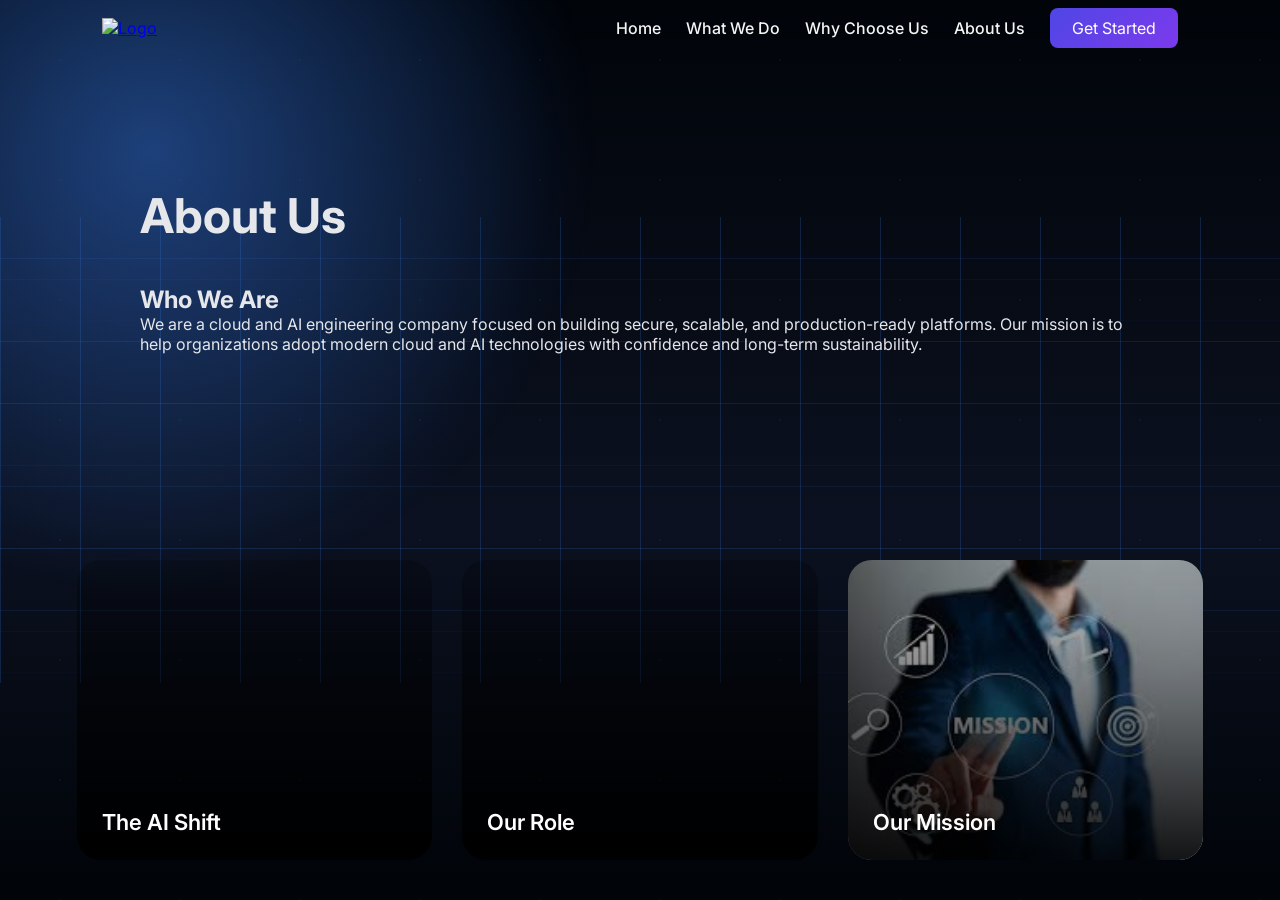
==== about.html @ d5460111 "Add files via upload" ====
<!DOCTYPE html>
<html lang="en">
<head>
<meta charset="UTF-8">
<meta name="viewport" content="width=device-width, initial-scale=1.0">
<title>About Us | Zivanex</title>

<link href="https://fonts.googleapis.com/css2?family=Inter:wght@400;600;700&display=swap" rel="stylesheet">
<style>
*{
    margin:0;
    padding:0;
    box-sizing:border-box;
    font-family:'Inter',sans-serif;
}

/* ===============================
   BODY – LEVEL 5 BASE
================================ */

body{
    color:#e5e7eb;
    overflow-x:hidden;
    background:
        radial-gradient(circle at 50% 30%, rgba(59,130,246,0.12), transparent 45%),
        radial-gradient(circle at 20% 80%, rgba(99,102,241,0.08), transparent 45%),
        linear-gradient(180deg,#020617 0%, #0b1120 60%, #020617 100%);
    background-attachment: fixed;
}
/* NAVBAR */
.navbar{
    position:fixed;
    width:100%;
    top:0;
    padding:18px 8%;
    background:rgba(0,0,0,0);
    backdrop-filter:blur(1px);
    z-index:1000;
}

.nav-container{
    display:flex;
    align-items:center;
    justify-content:space-between;
}

.nav-right{
    display:flex;
    align-items:center;
    gap:25px;
}

.logo img{
    height:42px;
}

/* LINKS */
.nav-links{
    display:flex;
    gap:25px;
}

.nav-item{
    text-decoration:none;
    color:whitesmoke;
    font-weight:500;
    position:relative;
    transition:.3s;
}


/* underline */
.nav-item::after{
    content:"";
    position:absolute;
    bottom:-6px;
    left:0;
    width:0%;
    height:2px;
    background:whitesmoke;
    transition:.3s;
}

.nav-item:hover::after,
.nav-item.active::after{
    width:100%;
}

/* CTA */
.nav-btn a{
    padding:10px 22px;
    background:linear-gradient(135deg,#4f46e5,#7c3aed);
    color:white;
    border-radius:8px;
    text-decoration:none;
}

/* HAMBURGER */
.hamburger{
    display:none;
    flex-direction:column;
    gap:5px;
    cursor:pointer;
}

.hamburger span{
    width:25px;
    height:3px;
    background:whitesmoke;
    transition:.3s;
}

/* overlay */
.nav-overlay{
    position:fixed;
    inset:0;
    background:rgba(0,0,0,.35);
    backdrop-filter:blur(2px);
    opacity:0;
    pointer-events:none;
    transition:.3s;
}

/* MOBILE */
@media(max-width:992px){

    .nav-links{
        position:fixed;
        top:0;
        right:-100%;
        width:260px;
        height:100vh;
        background:rgba(255,255,255,.85);
        backdrop-filter:blur(15px);
        flex-direction:column;
        padding:90px 30px;
        gap:25px;
        transition:.45s cubic-bezier(.77,0,.18,1);
    }

    .nav-links.active{
        right:0;
    }

    .nav-overlay.active{
        opacity:1;
        pointer-events:auto;
    }

    .nav-item{
        color:#111;
        font-size:18px;
    }

    .nav-btn{
        display:none;
    }

    .hamburger{
        display:flex;
    }

    /* hamburger morph */
    .hamburger.active span:nth-child(1){
        transform:rotate(45deg) translate(5px,5px);
    }

    .hamburger.active span:nth-child(2){
        opacity:0;
    }

    .hamburger.active span:nth-child(3){
        transform:rotate(-45deg) translate(6px,-6px);
    }
}
/* ===============================
   LEVEL 7 – CINEMATIC HYPERSCALE
================================ */

body{
    margin:0;
    color:#e5e7eb;
    overflow-x:hidden;
    background: linear-gradient(180deg,#010409 0%, #0b1120 60%, #010409 100%);
}

/* Container */
.infra-cinematic{
    position: fixed;
    inset: 0;
    z-index: -5;
    overflow: hidden;
    perspective: 1200px;
}

/* 3D Grid Layer */
.grid-layer{
    position:absolute;
    width:200%;
    height:200%;
    top:-50%;
    left:-50%;

    background-image:
        linear-gradient(rgba(59,130,246,0.2) 1px, transparent 1px),
        linear-gradient(90deg, rgba(59,130,246,0.2) 1px, transparent 1px);

    background-size: 80px 80px;

    transform: rotateX(75deg);
    transform-origin:center;
    animation: gridMove 15s linear infinite;
}

@keyframes gridMove{
    from{ transform: rotateX(75deg) translateY(0); }
    to{ transform: rotateX(75deg) translateY(80px); }
}

/* Particle Field */
.particles{
    position:absolute;
    inset:0;
    background-image: radial-gradient(rgba(59,130,246,0.5) 1px, transparent 1px);
    background-size: 120px 120px;
    opacity:0.15;
    animation: particleFloat 30s linear infinite;
}

@keyframes particleFloat{
    from{ background-position:0 0; }
    to{ background-position:300px 300px; }
}

/* Glow Orb */
.glow-orb{
    position:absolute;
    width:900px;
    height:900px;
    background: radial-gradient(circle, rgba(59,130,246,0.35), transparent 70%);
    top:-300px;
    left:-300px;
    animation: orbFloat 20s ease-in-out infinite alternate;
}

@keyframes orbFloat{
    0%{ transform:translate(0,0); }
    100%{ transform:translate(300px,200px); }
}
/* Data flow */
.data-flow{
    position: fixed;
    inset:0;
    pointer-events:none;
    z-index:-2;
    background-image:
        repeating-linear-gradient(
            90deg,
            rgba(59,130,246,0.06) 0px,
            rgba(59,130,246,0.06) 2px,
            transparent 2px,
            transparent 220px
        );
    animation: flowMove 25s linear infinite;
}

@keyframes flowMove{
    from{ background-position: 0 0; }
    to{ background-position: 400px 0; }
}

/* Ambient glow */
body::before{
    content:"";
    position: fixed;
    width: 900px;
    height: 900px;
    background: radial-gradient(circle, rgba(59,130,246,0.18), transparent 65%);
    top:-300px;
    left:-300px;
    animation: floatLight 20s ease-in-out infinite alternate;
    z-index:-4;
}

@keyframes floatLight{
    0%{ transform: translate(0,0); }
    100%{ transform: translate(250px,180px); }
}

/* ===============================
   HERO
================================ */

.about-hero {
    position: relative;
    min-height: 60vh;
    display: flex;
    align-items: center;
    justify-content: center;
    background: transparent; 
   
}

.about-overlay {
    position: absolute;
    inset: 0;
    
}

.about-content {
    position: relative;
    width: 90%;
    max-width: 1000px;
    text-align:left;
    background: transparent; 
}

.about-content h1 {
    font-size: 48px;
    margin-bottom: 40px;
    background: transparent; 
}

/* ===============================
   AI SECTION
================================ */

.ai-section {
    padding: 20px 6%;
    background: transparent;   /* FIXED */
}

.ai-container {
    display: grid;
    grid-template-columns: repeat(3, 1fr);
    gap: 30px;
}

/* Cards */
.ai-card {
    position: relative;
    height: 300px;
    overflow: hidden;
    border-radius: 24px;
    cursor: pointer;
    transition: transform 0.6s cubic-bezier(.19,1,.22,1);
}

.ai-card:hover {
    transform: translateY(-10px);
}

.ai-bg {
    position: absolute;
    inset: 0;
    background-size: cover;
    background-position: center;
    z-index: 1;
    transition: transform 2s ease, filter 0.8s ease;
    animation: cinematicZoom 20s ease-in-out infinite alternate;
}

@keyframes cinematicZoom {
    0% { transform: scale(1); }
    100% { transform: scale(1.12); }
}

.ai-card::after {
    content: "";
    position: absolute;
    inset: 0;
    background: linear-gradient(to top, rgba(0,0,0,0.9), rgba(0,0,0,0.2));
    z-index: 2;
}

.ai-title {
    position: absolute;
    bottom: 25px;
    left: 25px;
    color: white;
    font-size: 22px;
    font-weight: 600;
    z-index: 4;
    transition: 0.5s ease;
    text-align: center;
}

.ai-content {
    position: absolute;
    inset: 0;
    backdrop-filter: blur(14px);
    background: rgba(10, 15, 25, 0.7);
    padding: 50px 35px;
    display: flex;
    flex-direction: column;
    justify-content: center;
    opacity: 0;
    transform: translateY(20px);
    transition: all 0.8s cubic-bezier(.19,1,.22,1);
    z-index: 3;
}

.ai-content h3{
    margin-bottom:20px;
}

.ai-card:hover .ai-bg {
    filter: blur(8px) brightness(0.7);
    transform: scale(1.15);
}

.ai-card:hover .ai-content {
    opacity: 1;
    transform: translateY(0);
}

.ai-card:hover .ai-title {
    opacity: 0;
}

/* Mobile */
@media(max-width: 992px) {
    .ai-container {
        grid-template-columns: 1fr;
    }
}
</style>

</head>
<body>
<div class="infra-cinematic"></div>
<div class="grid-layer"></div>
<div class="particles"></div>
<div class="glow-orb"></div>
<header class="navbar">
    <div class="nav-container">

        <!-- LOGO -->
        <div class="logo">
            <a href="index.html#home">
                <img src="https://res.cloudinary.com/dkhmpija5/image/upload/v1772178236/LOGO-w_l8fvwu.png" alt="Logo">
            </a>
        </div>

        <!-- RIGHT SIDE -->
        <div class="nav-right">

            <nav class="nav-links" id="navLinks">
                <a href="index.html#home" class="nav-item">Home</a>
                <a href="index.html#what" class="nav-item">What We Do</a>
                <a href="index.html#why" class="nav-item">Why Choose Us</a>
                <a href="about.html" class="nav-item">About Us </a>
            </nav>

            <div class="nav-btn">
                <a href="form.html">Get Started</a>
            </div>

            <!-- HAMBURGER -->
            <div class="hamburger" id="hamburger">
                <span></span>
                <span></span>
                <span></span>
            </div>

        </div>

    </div>
</header>

<section class="about-hero" id="hero">
    <div class="about-overlay"></div>

    <div class="about-content">
        <h1>About Us</h1>

        <div class="about-text">
            <h2>Who We Are</h2>
            <p>
                We are a cloud and AI engineering company focused on building
                secure, scalable, and production-ready platforms. Our mission is
                to help organizations adopt modern cloud and AI technologies
                with confidence and long-term sustainability.
            </p>
        </div>
    </div>
</section>
<section class="ai-section">
    <div class="ai-container">

        <!-- AI SHIFT -->
        <div class="ai-card">
            <div class="ai-bg" style="background-image:url('https://www.orfonline.org/public/uploads/posts/image/1740643766_img-ai-saas.jpg');"></div>
            
            <div class="ai-content">
                <h3>The AI Shift</h3>
                <p>
                    Artificial intelligence is rapidly evolving through GPU-powered computing,
                    RAG architectures, and emerging AI agents. Moving these systems from
                    experimentation to production requires resilient infrastructure,
                    controlled costs, and operational maturity. We support organizations
                    in adopting AI responsibly by enabling stable and scalable cloud
                    foundations for intelligent workloads.
                </p>
            </div>

            <div class="ai-title">The AI Shift</div>
        </div>


        <!-- OUR ROLE -->
        <div class="ai-card">
            <div class="ai-bg" style="background-image:url('https://images.unsplash.com/photo-1504384308090-c894fdcc538d?q=80&w=1200');"></div>
            
            <div class="ai-content">
                <h3>Our Role</h3>
                <p>
                    We help businesses run GPU-intensive AI applications and
                    next-generation intelligent systems efficiently and securely.
                    By combining cloud engineering with AI platform expertise,
                    we enable organizations to scale innovation while maintaining
                    performance, governance, and cost efficiency.
                </p>
            </div>

            <div class="ai-title">Our Role</div>
        </div>


        <!-- OUR MISSION -->
        <div class="ai-card">
            <div class="ai-bg" style="background-image:url('[data-uri]');"></div>
            
            <div class="ai-content">
                <h3>Our Mission</h3>
                <p>
                    To enable organizations to adopt cloud and AI technologies
                    with confidence by engineering reliable, secure, and scalable
                    platforms for production-ready systems.
                </p>
            </div>

            <div class="ai-title">Our Mission</div>
        </div>

    </div>
</section>
<script>

const grid = document.querySelector('.grid-layer');

document.addEventListener('mousemove', (e) => {
    let x = (e.clientX / window.innerWidth - 0.5) * 20;
    let y = (e.clientY / window.innerHeight - 0.5) * 20;

    grid.style.transform = `rotateX(${75 - y/5}deg) rotateY(${x/5}deg) translateY(40px)`;
});
</script>



</body>
</html>
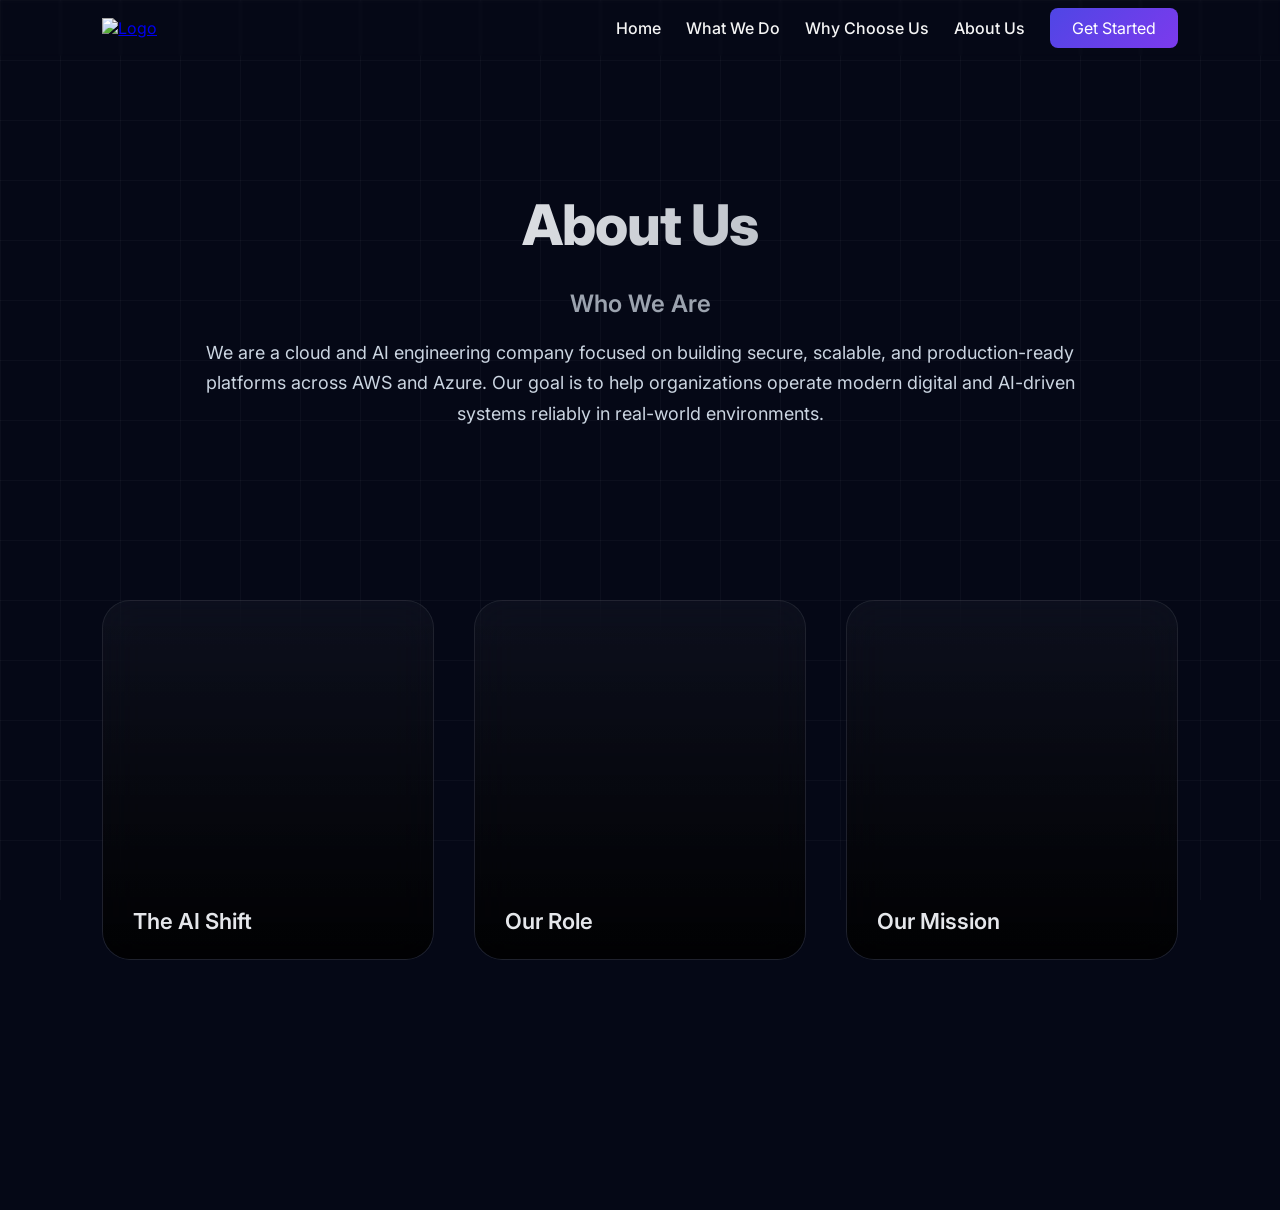
==== commit 72904302: "Update about.html" ====
--- a/about.html
+++ b/about.html
@@ -5,7 +5,8 @@
 <meta name="viewport" content="width=device-width, initial-scale=1.0">
 <title>About Us | Zivanex</title>
 
-<link href="https://fonts.googleapis.com/css2?family=Inter:wght@400;600;700&display=swap" rel="stylesheet">
+<link href="https://fonts.googleapis.com/css2?family=Inter:wght@400;600;700;800&display=swap" rel="stylesheet">
+
 <style>
 *{
     margin:0;
@@ -14,18 +15,28 @@
     font-family:'Inter',sans-serif;
 }
 
-/* ===============================
-   BODY – LEVEL 5 BASE
-================================ */
-
 body{
+    background:#050816;
     color:#e5e7eb;
     overflow-x:hidden;
-    background:
-        radial-gradient(circle at 50% 30%, rgba(59,130,246,0.12), transparent 45%),
-        radial-gradient(circle at 20% 80%, rgba(99,102,241,0.08), transparent 45%),
-        linear-gradient(180deg,#020617 0%, #0b1120 60%, #020617 100%);
-    background-attachment: fixed;
+}
+/* FULL PAGE ARCHITECTURE GRID */
+body::before{
+    content:"";
+    position:fixed;
+    inset:0;
+    background-image:
+        linear-gradient(rgba(255,255,255,0.03) 1px, transparent 1px),
+        linear-gradient(90deg, rgba(255,255,255,0.03) 1px, transparent 1px);
+    background-size:60px 60px;
+    pointer-events:none;
+    z-index:-3;
+    animation:gridMove 40s linear infinite;
+}
+
+@keyframes gridMove{
+    from{transform:translateY(0);}
+    to{transform:translateY(60px);}
 }
 /* NAVBAR */
 .navbar{
@@ -67,7 +78,6 @@
     position:relative;
     transition:.3s;
 }
-
 
 /* underline */
 .nav-item::after{
@@ -173,265 +183,204 @@
         transform:rotate(-45deg) translate(6px,-6px);
     }
 }
-/* ===============================
-   LEVEL 7 – CINEMATIC HYPERSCALE
-================================ */
-
-body{
-    margin:0;
-    color:#e5e7eb;
-    overflow-x:hidden;
-    background: linear-gradient(180deg,#010409 0%, #0b1120 60%, #010409 100%);
-}
-
-/* Container */
-.infra-cinematic{
-    position: fixed;
-    inset: 0;
-    z-index: -5;
-    overflow: hidden;
-    perspective: 1200px;
-}
-
-/* 3D Grid Layer */
-.grid-layer{
-    position:absolute;
+
+
+/* ================= HERO ================= */
+
+.about-hero{
+    min-height:60vh;          /* reduced from 75vh */
+    display:flex;
+    align-items:center;
+    justify-content:center;
+    padding:120px 10% 40px;   /* reduced bottom padding */
+    text-align:center;
+}
+
+.about-content{
+    max-width:900px;
+    animation:fadeInHero 1.2s ease forwards;
+    opacity:0;
+}
+@keyframes fadeInHero{
+    to{
+        opacity:1;
+        transform:translateY(0);
+    }
+}
+
+.about-content h1{
+    font-size:56px;
+    font-weight:800;
+    letter-spacing:-1px;
+    margin-bottom:30px;
+
+    background:linear-gradient(90deg,#ffffff,#9ca3af);
+    background-clip:text;
+    -webkit-background-clip:text;
+    color:transparent;
+
+    animation:heroFade 1s ease forwards;
+    opacity:0;
+    transform:translateY(10px);
+}
+@keyframes heroFade{
+    to{
+        opacity:1;
+        transform:translateY(0);
+    }
+}
+
+.about-content h2{
+    font-size:24px;
+    font-weight:600;
+    margin-bottom:20px;
+    color:#9ca3af;
+    
+}
+
+.about-content p{
+    font-size:18px;
+    line-height:1.7;
+    color:#cbd5e1;
+}
+
+/* ================= CARDS ================= */
+
+.ai-section{
+    padding:60px 8% 250px;   /* reduced top padding */
+}
+
+.ai-container{
+    display:grid;
+    grid-template-columns:repeat(3,1fr);
+    gap:40px;
+}
+
+
+.ai-card{
+    position:relative;
+    height:360px;
+    border-radius:28px;
+    overflow:hidden;
+    cursor:pointer;
+    transition:.6s cubic-bezier(.16,1,.3,1);
+    background:rgba(255,255,255,0.03);
+    border:1px solid rgba(255,255,255,0.08);
+    backdrop-filter:blur(20px);
+}
+/* ================= GPU BORDER SWEEP ================= */
+
+
+.ai-card::after{
+    content:"";
+    position:absolute;
+    top:-150%;
+    left:-50%;
     width:200%;
     height:200%;
-    top:-50%;
-    left:-50%;
-
-    background-image:
-        linear-gradient(rgba(59,130,246,0.2) 1px, transparent 1px),
-        linear-gradient(90deg, rgba(59,130,246,0.2) 1px, transparent 1px);
-
-    background-size: 80px 80px;
-
-    transform: rotateX(75deg);
-    transform-origin:center;
-    animation: gridMove 15s linear infinite;
-}
-
-@keyframes gridMove{
-    from{ transform: rotateX(75deg) translateY(0); }
-    to{ transform: rotateX(75deg) translateY(80px); }
-}
-
-/* Particle Field */
-.particles{
+    background:linear-gradient(
+        120deg,
+        transparent 40%,
+        rgba(0,255,140,0.15) 50%,
+        transparent 60%
+    );
+    transform:rotate(25deg);
+    transition:all 1.2s ease;
+    opacity:0;
+}
+
+.ai-card:hover::after{
+    top:-30%;
+    opacity:1;
+}
+
+.ai-card:hover{
+    transform:translateY(-15px);
+    border-color:rgba(79,70,229,0.5);
+    box-shadow:0 20px 80px rgba(79,70,229,0.2);
+}
+
+.ai-bg{
     position:absolute;
     inset:0;
-    background-image: radial-gradient(rgba(59,130,246,0.5) 1px, transparent 1px);
-    background-size: 120px 120px;
-    opacity:0.15;
-    animation: particleFloat 30s linear infinite;
-}
-
-@keyframes particleFloat{
-    from{ background-position:0 0; }
-    to{ background-position:300px 300px; }
-}
-
-/* Glow Orb */
-.glow-orb{
-    position:absolute;
-    width:900px;
-    height:900px;
-    background: radial-gradient(circle, rgba(59,130,246,0.35), transparent 70%);
-    top:-300px;
-    left:-300px;
-    animation: orbFloat 20s ease-in-out infinite alternate;
-}
-
-@keyframes orbFloat{
-    0%{ transform:translate(0,0); }
-    100%{ transform:translate(300px,200px); }
-}
-/* Data flow */
-.data-flow{
-    position: fixed;
+    background-size:cover;
+    background-position:center;
+    transition:1.2s ease;
+}
+
+.ai-card:hover .ai-bg{
+    transform:scale(1.15);
+    filter:brightness(0.4);
+}
+
+.ai-overlay{
+    position:absolute;
     inset:0;
-    pointer-events:none;
-    z-index:-2;
-    background-image:
-        repeating-linear-gradient(
-            90deg,
-            rgba(59,130,246,0.06) 0px,
-            rgba(59,130,246,0.06) 2px,
-            transparent 2px,
-            transparent 220px
-        );
-    animation: flowMove 25s linear infinite;
-}
-
-@keyframes flowMove{
-    from{ background-position: 0 0; }
-    to{ background-position: 400px 0; }
-}
-
-/* Ambient glow */
-body::before{
-    content:"";
-    position: fixed;
-    width: 900px;
-    height: 900px;
-    background: radial-gradient(circle, rgba(59,130,246,0.18), transparent 65%);
-    top:-300px;
-    left:-300px;
-    animation: floatLight 20s ease-in-out infinite alternate;
-    z-index:-4;
-}
-
-@keyframes floatLight{
-    0%{ transform: translate(0,0); }
-    100%{ transform: translate(250px,180px); }
-}
-
-/* ===============================
-   HERO
-================================ */
-
-.about-hero {
-    position: relative;
-    min-height: 60vh;
-    display: flex;
-    align-items: center;
-    justify-content: center;
-    background: transparent; 
-   
-}
-
-.about-overlay {
-    position: absolute;
-    inset: 0;
-    
-}
-
-.about-content {
-    position: relative;
-    width: 90%;
-    max-width: 1000px;
-    text-align:left;
-    background: transparent; 
-}
-
-.about-content h1 {
-    font-size: 48px;
-    margin-bottom: 40px;
-    background: transparent; 
-}
-
-/* ===============================
-   AI SECTION
-================================ */
-
-.ai-section {
-    padding: 20px 6%;
-    background: transparent;   /* FIXED */
-}
-
-.ai-container {
-    display: grid;
-    grid-template-columns: repeat(3, 1fr);
-    gap: 30px;
-}
-
-/* Cards */
-.ai-card {
-    position: relative;
-    height: 300px;
-    overflow: hidden;
-    border-radius: 24px;
-    cursor: pointer;
-    transition: transform 0.6s cubic-bezier(.19,1,.22,1);
-}
-
-.ai-card:hover {
-    transform: translateY(-10px);
-}
-
-.ai-bg {
-    position: absolute;
-    inset: 0;
-    background-size: cover;
-    background-position: center;
-    z-index: 1;
-    transition: transform 2s ease, filter 0.8s ease;
-    animation: cinematicZoom 20s ease-in-out infinite alternate;
-}
-
-@keyframes cinematicZoom {
-    0% { transform: scale(1); }
-    100% { transform: scale(1.12); }
-}
-
-.ai-card::after {
-    content: "";
-    position: absolute;
-    inset: 0;
-    background: linear-gradient(to top, rgba(0,0,0,0.9), rgba(0,0,0,0.2));
-    z-index: 2;
-}
-
-.ai-title {
-    position: absolute;
-    bottom: 25px;
-    left: 25px;
-    color: white;
-    font-size: 22px;
-    font-weight: 600;
-    z-index: 4;
-    transition: 0.5s ease;
-    text-align: center;
-}
-
-.ai-content {
-    position: absolute;
-    inset: 0;
-    backdrop-filter: blur(14px);
-    background: rgba(10, 15, 25, 0.7);
-    padding: 50px 35px;
-    display: flex;
-    flex-direction: column;
-    justify-content: center;
-    opacity: 0;
-    transform: translateY(20px);
-    transition: all 0.8s cubic-bezier(.19,1,.22,1);
-    z-index: 3;
+    background:linear-gradient(to top, rgba(0,0,0,0.9), transparent);
+}
+
+.ai-title{
+    position:absolute;
+    bottom:25px;
+    left:30px;
+    font-size:22px;
+    font-weight:600;
+    z-index:3;
+    transition:.5s;
+}
+
+.ai-content{
+    position:absolute;
+    inset:0;
+    padding:40px;
+    display:flex;
+    flex-direction:column;
+    justify-content:center;
+    opacity:0;
+    transform:translateY(20px);
+    transition:.6s cubic-bezier(.16,1,.3,1);
+    z-index:4;
 }
 
 .ai-content h3{
-    margin-bottom:20px;
-}
-
-.ai-card:hover .ai-bg {
-    filter: blur(8px) brightness(0.7);
-    transform: scale(1.15);
-}
-
-.ai-card:hover .ai-content {
-    opacity: 1;
-    transform: translateY(0);
-}
-
-.ai-card:hover .ai-title {
-    opacity: 0;
-}
-
-/* Mobile */
-@media(max-width: 992px) {
-    .ai-container {
-        grid-template-columns: 1fr;
-    }
-}
+    margin-bottom:15px;
+    font-size:24px;
+}
+
+.ai-content p{
+    font-size:15px;
+    line-height:1.6;
+    color:#d1d5db;
+}
+
+.ai-card:hover .ai-content{
+    opacity:1;
+    transform:translateY(0);
+}
+
+.ai-card:hover .ai-title{
+    opacity:0;
+}
+
+/* ================= MOBILE ================= */
+
+@media(max-width:992px){
+
+    .ai-container{
+        grid-template-columns:1fr;
+    }
+
+    .about-content h1{
+        font-size:40px;
+    }
+
+}
+
 </style>
-
 </head>
+
 <body>
-<div class="infra-cinematic"></div>
-<div class="grid-layer"></div>
-<div class="particles"></div>
-<div class="glow-orb"></div>
+
 <header class="navbar">
     <div class="nav-container">
 
@@ -468,96 +417,66 @@
     </div>
 </header>
 
-<section class="about-hero" id="hero">
-    <div class="about-overlay"></div>
-
+
+<section class="about-hero">
     <div class="about-content">
         <h1>About Us</h1>
-
-        <div class="about-text">
-            <h2>Who We Are</h2>
-            <p>
-                We are a cloud and AI engineering company focused on building
-                secure, scalable, and production-ready platforms. Our mission is
-                to help organizations adopt modern cloud and AI technologies
-                with confidence and long-term sustainability.
-            </p>
-        </div>
+        <h2>Who We Are</h2>
+        <p>
+            We are a cloud and AI engineering company focused on building secure,
+            scalable, and production-ready platforms across AWS and Azure.
+            Our goal is to help organizations operate modern digital and AI-driven
+            systems reliably in real-world environments.
+        </p>
     </div>
 </section>
+
+
 <section class="ai-section">
     <div class="ai-container">
 
-        <!-- AI SHIFT -->
         <div class="ai-card">
             <div class="ai-bg" style="background-image:url('https://www.orfonline.org/public/uploads/posts/image/1740643766_img-ai-saas.jpg');"></div>
-            
+            <div class="ai-overlay"></div>
+            <div class="ai-title">The AI Shift</div>
             <div class="ai-content">
                 <h3>The AI Shift</h3>
                 <p>
                     Artificial intelligence is rapidly evolving through GPU-powered computing,
-                    RAG architectures, and emerging AI agents. Moving these systems from
-                    experimentation to production requires resilient infrastructure,
-                    controlled costs, and operational maturity. We support organizations
-                    in adopting AI responsibly by enabling stable and scalable cloud
-                    foundations for intelligent workloads.
+                    RAG architectures, and emerging AI agents. Moving these systems to production
+                    requires resilient infrastructure and operational maturity.
                 </p>
             </div>
-
-            <div class="ai-title">The AI Shift</div>
         </div>
 
-
-        <!-- OUR ROLE -->
         <div class="ai-card">
             <div class="ai-bg" style="background-image:url('https://images.unsplash.com/photo-1504384308090-c894fdcc538d?q=80&w=1200');"></div>
-            
+            <div class="ai-overlay"></div>
+            <div class="ai-title">Our Role</div>
             <div class="ai-content">
                 <h3>Our Role</h3>
                 <p>
-                    We help businesses run GPU-intensive AI applications and
-                    next-generation intelligent systems efficiently and securely.
-                    By combining cloud engineering with AI platform expertise,
-                    we enable organizations to scale innovation while maintaining
-                    performance, governance, and cost efficiency.
+                    We help businesses run GPU-intensive AI applications efficiently and securely,
+                    enabling innovation while maintaining governance and cost efficiency.
                 </p>
             </div>
-
-            <div class="ai-title">Our Role</div>
         </div>
 
-
-        <!-- OUR MISSION -->
         <div class="ai-card">
-            <div class="ai-bg" style="background-image:url('[data-uri]');"></div>
-            
+            <div class="ai-bg" style="background-image:url('https://images.unsplash.com/photo-1550751827-4bd374c3f58b?q=80&w=1200');"></div>
+            <div class="ai-overlay"></div>
+            <div class="ai-title">Our Mission</div>
             <div class="ai-content">
                 <h3>Our Mission</h3>
                 <p>
-                    To enable organizations to adopt cloud and AI technologies
-                    with confidence by engineering reliable, secure, and scalable
-                    platforms for production-ready systems.
+                    To enable organizations to adopt cloud and AI technologies with confidence
+                    by engineering reliable, secure, and scalable platforms for production-ready systems.
                 </p>
             </div>
-
-            <div class="ai-title">Our Mission</div>
         </div>
 
     </div>
 </section>
-<script>
-
-const grid = document.querySelector('.grid-layer');
-
-document.addEventListener('mousemove', (e) => {
-    let x = (e.clientX / window.innerWidth - 0.5) * 20;
-    let y = (e.clientY / window.innerHeight - 0.5) * 20;
-
-    grid.style.transform = `rotateX(${75 - y/5}deg) rotateY(${x/5}deg) translateY(40px)`;
-});
-</script>
-
-
 
 </body>
-</html>+</html>
